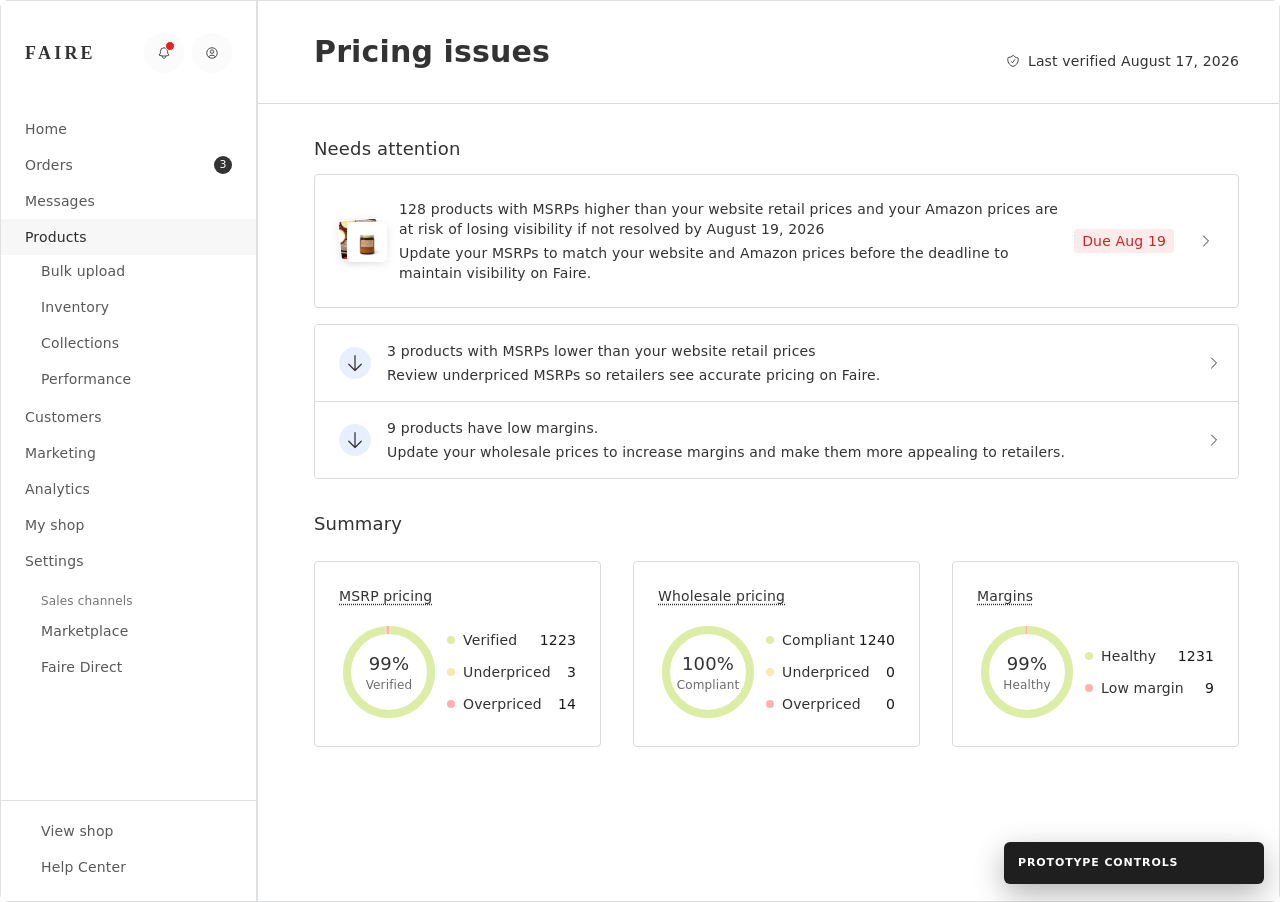
==== dashboard.html @ 00d6b173 "Add pricing issues dashboard and align editor with Faire design. Introduces a dashboard overview wit" ====
<!DOCTYPE html>
<html lang="en">
<head>
  <meta charset="utf-8" />
  <meta name="viewport" content="width=device-width, initial-scale=1" />
  <title>Pricing issues — Dashboard</title>
  <link rel="preconnect" href="https://cdn.faire.com" crossorigin />
  <link rel="stylesheet" href="fonts.css" />
  <style>
    :root {
      --text: #333;
      --subdued: #757575;
      --border: #dfe0e1;
      --border-muted: #dadada;
      --surface-tile: #fbfbfb;
      --radius: 4px;
      --nav-width: 256px;
      --content-inset: 56px;
      --main-pad-right: 40px;
      --font: "Graphik", system-ui, -apple-system, sans-serif;
      --error: #c62828;
      --error-bg: #fdecea;
      --success: #2e7d32;
      --chart-positive: #ddeda5;
      --chart-warning: #ffe7b1;
      --chart-negative: #ffb1b1;
      --chart-track: #f5f5f5;
      --icon-blue-bg: #e8f0ff;
      --tag-critical-bg: #fdeaea;
      --tag-critical-text: #c62828;
    }

    * { box-sizing: border-box; }

    body {
      margin: 0;
      font-family: var(--font);
      font-size: 14px;
      line-height: 20px;
      letter-spacing: 0.15px;
      color: var(--text);
      background: #fff;
    }

    .shell {
      width: 100%;
      max-width: min(1920px, 100%);
      margin: 0 auto;
      display: flex;
      min-height: 100vh;
      min-width: 0;
      border: 1px solid var(--border);
      border-radius: 8px;
    }

    .nav {
      width: var(--nav-width);
      flex-shrink: 0;
      border-right: 1px solid var(--border);
      display: flex;
      flex-direction: column;
      min-height: 100vh;
      position: sticky;
      top: 0;
      align-self: flex-start;
      overflow-y: auto;
      background: #fff;
    }

    .nav-header {
      display: flex;
      align-items: center;
      justify-content: space-between;
      min-height: 104px;
      padding: 32px 24px;
    }

    .logo {
      font-family: Georgia, "Times New Roman", serif;
      font-size: 18px;
      font-weight: 600;
      letter-spacing: 0.18em;
    }

    .nav-tools { display: flex; gap: 8px; }

    .icon-btn {
      width: 40px;
      height: 40px;
      border: none;
      border-radius: 999px;
      background: var(--surface-tile);
      color: var(--text);
      display: grid;
      place-items: center;
      cursor: pointer;
      position: relative;
    }

    .icon-btn--notify::after {
      content: "";
      position: absolute;
      top: 8px;
      right: 9px;
      width: 8px;
      height: 8px;
      border-radius: 50%;
      background: #e02424;
      border: 1.5px solid var(--surface-tile);
    }

    .nav-links { flex: 1; padding-top: 6px; }

    .nav-row {
      min-height: 36px;
      padding: 6px 24px;
      display: flex;
      align-items: center;
      justify-content: space-between;
      font-size: 14px;
      color: #595959;
    }

    .nav-row--active { background: #f7f7f7; color: #2b2b2b; }

    .nav-child {
      min-height: 36px;
      padding: 6px 24px 6px 40px;
      font-size: 14px;
      color: #595959;
    }

    .nav-child--link {
      display: block;
      text-decoration: none;
      color: inherit;
    }

    .nav-child--active {
      background: #f7f7f7;
      color: #2b2b2b;
      font-weight: 500;
    }

    .badge {
      min-width: 18px;
      height: 18px;
      border-radius: 9px;
      background: #333;
      color: #fff;
      font-size: 11px;
      line-height: 18px;
      text-align: center;
      padding: 0 5px;
    }

    .nav-footer { border-top: 1px solid var(--border); padding: 14px 0; }

    .nav-section-label {
      padding: 12px 24px 4px 40px;
      font-size: 12px;
      color: var(--subdued);
    }

    .main {
      flex: 1;
      min-width: 0;
      border-left: 1px solid var(--border);
      background: #fff;
    }

    .dash-header {
      display: flex;
      align-items: flex-end;
      justify-content: space-between;
      gap: 24px;
      padding: 32px var(--main-pad-right) 32px var(--content-inset);
      border-bottom: 1px solid var(--border-muted);
    }

    .dash-header h1 {
      margin: 0;
      font-size: 30px;
      line-height: 38px;
      font-weight: 600;
    }

    .verified-meta {
      display: flex;
      align-items: center;
      gap: 8px;
      font-size: 14px;
      color: var(--text);
      flex-shrink: 0;
    }

    .verified-meta svg { color: var(--text); flex-shrink: 0; }

    .dash-content {
      padding: 32px var(--main-pad-right) 48px var(--content-inset);
    }

    .section-title {
      margin: 0 0 12px;
      font-size: 18px;
      line-height: 26px;
      font-weight: 500;
    }

    .section-title--summary {
      margin-top: 32px;
      margin-bottom: 24px;
    }

    .alert-p0 {
      display: block;
      text-decoration: none;
      color: inherit;
      background: #fff;
      border: 1px solid var(--border-muted);
      border-radius: var(--radius);
      padding: 24px;
      margin-bottom: 16px;
      cursor: pointer;
      transition: box-shadow 0.15s ease;
    }

    .alert-p0:hover {
      box-shadow: 0 2px 8px rgba(0, 0, 0, 0.08);
    }

    .alert-p0__inner {
      display: flex;
      align-items: center;
      gap: 12px;
    }

    .alert-p0__thumbs {
      position: relative;
      width: 48px;
      height: 44px;
      flex-shrink: 0;
    }

    .alert-p0__thumb {
      position: absolute;
      width: 40px;
      height: 40px;
      border-radius: var(--radius);
      border: 1px solid #fff;
      box-shadow: 0 2px 8px rgba(0, 0, 0, 0.1);
      overflow: hidden;
      background: #f5f5f5;
    }

    .alert-p0__thumb img {
      width: 100%;
      height: 100%;
      object-fit: cover;
      display: block;
    }

    .alert-p0__thumb--back {
      left: 0;
      top: 0;
      transform: rotate(-5deg);
    }

    .alert-p0__thumb--front {
      right: 0;
      top: 3px;
    }

    .alert-p0__text {
      flex: 1;
      min-width: 0;
    }

    .alert-p0__title {
      font-weight: 500;
      margin: 0 0 4px;
    }

    .alert-p0__desc {
      margin: 0;
      color: var(--text);
    }

    .alert-p0__actions {
      display: flex;
      align-items: center;
      gap: 24px;
      flex-shrink: 0;
    }

    .due-tag {
      display: inline-block;
      padding: 2px 8px;
      border-radius: var(--radius);
      background: var(--tag-critical-bg);
      color: var(--tag-critical-text);
      font-size: 14px;
      line-height: 20px;
      white-space: nowrap;
    }

    .alert-group {
      border: 1px solid var(--border-muted);
      border-radius: var(--radius);
      overflow: hidden;
    }

    .alert-p1 {
      display: block;
      text-decoration: none;
      color: inherit;
      background: #fff;
      padding: 16px 16px 16px 24px;
      cursor: pointer;
      transition: background 0.12s ease;
    }

    .alert-p1 + .alert-p1 {
      border-top: 1px solid var(--border-muted);
    }

    .alert-p1:hover { background: #fafafa; }

    .alert-p1--info {
      cursor: default;
    }

    .alert-p1--info:hover { background: #fff; }

    .alert-p1__inner {
      display: flex;
      align-items: center;
      gap: 16px;
    }

    .alert-p1__icon {
      width: 32px;
      height: 32px;
      border-radius: 999px;
      background: var(--icon-blue-bg);
      display: grid;
      place-items: center;
      flex-shrink: 0;
      color: #333;
    }

    .alert-p1__text {
      flex: 1;
      min-width: 0;
    }

    .alert-p1__title {
      font-weight: 500;
      margin: 0 0 4px;
    }

    .alert-p1__desc {
      margin: 0;
    }

    .alert-chevron {
      flex-shrink: 0;
      color: var(--text);
    }

    .summary-grid {
      display: grid;
      grid-template-columns: repeat(3, 1fr);
      gap: 32px;
    }

    .summary-card {
      border: 1px solid var(--border-muted);
      border-radius: var(--radius);
      padding: 24px;
      display: flex;
      flex-direction: column;
      gap: 16px;
      min-width: 0;
    }

    .summary-card__title {
      font-weight: 500;
      font-size: 14px;
      text-decoration: underline;
      text-decoration-style: dotted;
      text-underline-offset: 3px;
      margin: 0;
    }

    .summary-card__body {
      display: flex;
      align-items: center;
      gap: 8px;
    }

    .donut-wrap {
      position: relative;
      width: 100px;
      height: 100px;
      flex-shrink: 0;
    }

    .donut-wrap svg {
      width: 100%;
      height: 100%;
      transform: rotate(-90deg);
    }

    .donut-track {
      opacity: 0;
      animation: donut-track-in 0.4s ease forwards;
    }

    @keyframes donut-track-in {
      from { opacity: 0; }
      to { opacity: 1; }
    }

    .donut-arc {
      transition: stroke-dasharray 0.75s cubic-bezier(0.33, 1, 0.68, 1);
    }

    @media (prefers-reduced-motion: reduce) {
      .donut-track,
      .donut-arc,
      .donut-center__pct,
      .legend-row__count {
        animation: none !important;
        transition: none !important;
      }
    }

    .donut-center__pct {
      transition: opacity 0.3s ease;
    }

    .donut-center__pct.is-animating {
      opacity: 0.7;
    }

    .donut-center {
      position: absolute;
      inset: 0;
      display: flex;
      flex-direction: column;
      align-items: center;
      justify-content: center;
      text-align: center;
      pointer-events: none;
    }

    .donut-center__pct {
      font-size: 18px;
      line-height: 26px;
    }

    .donut-center__label {
      font-size: 12px;
      line-height: 16px;
      color: #6c6a6a;
    }

    .legend {
      flex: 1;
      min-width: 0;
    }

    .legend-row {
      display: flex;
      align-items: center;
      justify-content: space-between;
      padding: 6px 0;
      gap: 8px;
    }

    .legend-row__left {
      display: flex;
      align-items: center;
      gap: 8px;
      min-width: 0;
    }

    .legend-dot {
      width: 8px;
      height: 8px;
      border-radius: 50%;
      flex-shrink: 0;
    }

    .legend-dot--positive { background: var(--chart-positive); }
    .legend-dot--warning { background: var(--chart-warning); }
    .legend-dot--negative { background: var(--chart-negative); }

    .legend-row__count {
      color: #1a1a1a;
      flex-shrink: 0;
    }

    .icon-14 { width: 14px; height: 14px; }
    .icon-16 { width: 16px; height: 16px; }
    .hidden { display: none !important; }

    .proto-panel {
      position: fixed;
      bottom: 16px;
      right: 16px;
      z-index: 50;
      width: 260px;
      background: #1f1f1f;
      color: #fff;
      border-radius: 6px;
      box-shadow: 0 10px 30px rgba(0, 0, 0, 0.3);
      font-size: 13px;
    }

    .proto-panel summary {
      cursor: pointer;
      list-style: none;
      display: flex;
      align-items: center;
      gap: 8px;
      padding: 11px 14px;
      font-weight: 700;
      font-size: 11px;
      letter-spacing: 0.08em;
      text-transform: uppercase;
    }

    .proto-panel summary::-webkit-details-marker { display: none; }

    .proto-panel__body { padding: 2px 14px 14px; background: #262626; }

    .proto-label {
      display: block;
      font-size: 11px;
      text-transform: uppercase;
      letter-spacing: 0.05em;
      color: #a9a9a9;
      margin: 10px 0 6px;
      font-weight: 600;
    }

    .proto-select {
      width: 100%;
      background: #1f1f1f;
      border: 1px solid #4a4a4a;
      color: #e8e8e8;
      font-family: inherit;
      font-size: 12.5px;
      padding: 8px 10px;
      border-radius: 4px;
      cursor: pointer;
    }

    @media (max-width: 1100px) {
      .summary-grid { grid-template-columns: 1fr; }
    }
  </style>
</head>
<body>
  <div class="shell">
    <aside class="nav" aria-label="Primary">
      <div class="nav-header">
        <span class="logo">FAIRE</span>
        <div class="nav-tools">
          <button type="button" class="icon-btn icon-btn--notify" aria-label="Notifications">
            <svg class="icon-14" viewBox="0 0 24 24" fill="none" stroke="currentColor" stroke-width="1.5" aria-hidden="true">
              <path d="M14.857 17.082a22.387 22.387 0 0 0 5.454-1.31A8.967 8.967 0 0 1 18 9.75V9A6 6 0 0 0 6 9v.75a8.967 8.967 0 0 1-2.312 6.022c1.733.64 3.56 1.085 5.456 1.31m5.714 0a24.255 24.255 0 0 1-5.714 0m5.714 0a3 3 0 1 1-5.714 0" />
            </svg>
          </button>
          <button type="button" class="icon-btn" aria-label="Account">
            <svg class="icon-14" viewBox="0 0 24 24" fill="none" stroke="currentColor" stroke-width="1.5" aria-hidden="true">
              <path d="M17.982 18.725A7.488 7.488 0 0 0 12 15.75a7.488 7.488 0 0 0-5.982 2.975m11.964 0A9 9 0 1 0 6.018 18.725m11.964 0A8.966 8.966 0 0 1 12 21a8.966 8.966 0 0 1-5.982-2.275M15 9.75A3 3 0 1 1 9 9.75a3 3 0 0 1 6 0Z" />
            </svg>
          </button>
        </div>
      </div>
      <nav class="nav-links">
        <div class="nav-row"><span>Home</span></div>
        <div class="nav-row"><span>Orders</span><span class="badge">3</span></div>
        <div class="nav-row"><span>Messages</span></div>
        <div class="nav-row nav-row--active"><span>Products</span></div>
        <div class="nav-child">Bulk upload</div>
        <div class="nav-child">Inventory</div>
        <div class="nav-child">Collections</div>
        <div class="nav-child">Performance</div>
        <div class="nav-row"><span>Customers</span></div>
        <div class="nav-row"><span>Marketing</span></div>
        <div class="nav-row"><span>Analytics</span></div>
        <div class="nav-row"><span>My shop</span></div>
        <div class="nav-row"><span>Settings</span></div>
        <div class="nav-section-label">Sales channels</div>
        <div class="nav-child">Marketplace</div>
        <div class="nav-child">Faire Direct</div>
      </nav>
      <div class="nav-footer">
        <div class="nav-child">View shop</div>
        <div class="nav-child">Help Center</div>
      </div>
    </aside>

    <main class="main">
      <header class="dash-header">
        <h1>Pricing issues</h1>
        <div class="verified-meta" id="header-verified">
          <svg class="icon-14" viewBox="0 0 24 24" fill="none" stroke="currentColor" stroke-width="1.5" aria-hidden="true">
            <path d="M9 12.75 11.25 15 15 9.75m-3-7.036A11.959 11.959 0 0 1 3.598 6 11.99 11.99 0 0 0 3 9.749c0 5.592 3.824 10.29 9 11.623 5.176-1.332 9-6.03 9-11.622 0-1.042-.133-2.052-.382-3.016a11.959 11.959 0 0 1-4.5-1.076Z" stroke-linecap="round" stroke-linejoin="round"/>
          </svg>
          <span id="header-verified-text">Last verified August 17, 2026</span>
        </div>
      </header>

      <div class="dash-content">
        <section aria-labelledby="needs-attention-title">
          <h2 class="section-title" id="needs-attention-title">Needs attention</h2>
          <div id="p0-slot"></div>
          <div class="alert-group" id="p1-list"></div>
        </section>

        <section aria-labelledby="summary-title">
          <h2 class="section-title section-title--summary" id="summary-title">Summary</h2>
          <div class="summary-grid" id="summary-grid"></div>
        </section>
      </div>
    </main>
  </div>

  <details class="proto-panel">
    <summary>Prototype controls</summary>
    <div class="proto-panel__body">
      <label class="proto-label" for="proto-scenario">Dashboard scenario</label>
      <select class="proto-select" id="proto-scenario" aria-label="Dashboard scenario">
        <option value="scenario-1">Scenario 1 — Egregious P0 + underpriced + low margin</option>
        <option value="scenario-2">Scenario 2 — No P0, WSP + low margin + lost badge</option>
      </select>
    </div>
  </details>

  <script>
    const DASHBOARD_SCENARIO_KEY = "evergreen-price-dashboard-scenario";
    const ALERT_PRODUCT_IMAGES = {
      back: "assets/alert-product-back.png",
      front: "assets/alert-product-front.png",
    };
    const CHEVRON = '<svg class="icon-16 alert-chevron" viewBox="0 0 24 24" fill="none" stroke="currentColor" stroke-width="1.5" aria-hidden="true"><path d="m8.25 4.5 7.5 7.5-7.5 7.5" stroke-linecap="round" stroke-linejoin="round"/></svg>';
    const ARROW_DOWN = '<svg width="20" height="20" viewBox="0 0 24 24" fill="none" stroke="currentColor" stroke-width="1.5" aria-hidden="true"><path d="M19.5 13.5 12 21m0 0-7.5-7.5M12 21V3" stroke-linecap="round" stroke-linejoin="round"/></svg>';

    const CHART_COLORS = {
      positive: "#DDEDA5",
      warning: "#FFE7B1",
      negative: "#FFB1B1",
      track: "#F5F5F5",
    };

    const SCENARIOS = {
      "scenario-1": {
        headerVerified: "Last verified August 17, 2026",
        p0: {
          title: "128 products with MSRPs higher than your website retail prices and your Amazon prices are at risk of losing visibility if not resolved by August 19, 2026",
          desc: "Update your MSRPs to match your website and Amazon prices before the deadline to maintain visibility on Faire.",
          due: "Due Aug 19",
          href: "index.html?scenario=egregious-only",
        },
        p1: [
          {
            title: "3 products with MSRPs lower than your website retail prices",
            desc: "Review underpriced MSRPs so retailers see accurate pricing on Faire.",
            href: "index.html?scenario=non-egregious-only",
            link: true,
          },
          {
            title: "9 products have low margins.",
            desc: "Update your wholesale prices to increase margins and make them more appealing to retailers.",
            href: "index.html?scenario=low-margins",
            link: true,
          },
        ],
        summary: {
          msrp: {
            title: "MSRP pricing",
            centerLabel: "Verified",
            legend: [
              { label: "Verified", count: 1223, dot: "positive" },
              { label: "Underpriced", count: 3, dot: "warning" },
              { label: "Overpriced", count: 14, dot: "negative" },
            ],
          },
          wholesale: {
            title: "Wholesale pricing",
            centerLabel: "Compliant",
            legend: [
              { label: "Compliant", count: 1240, dot: "positive" },
              { label: "Underpriced", count: 0, dot: "warning" },
              { label: "Overpriced", count: 0, dot: "negative" },
            ],
          },
          margins: {
            title: "Margins",
            centerLabel: "Healthy",
            legend: [
              { label: "Healthy", count: 1231, dot: "positive" },
              { label: "Low margin", count: 9, dot: "negative" },
            ],
          },
        },
      },
      "scenario-2": {
        headerVerified: "Last verified August 17, 2026",
        p0: null,
        p1: [
          {
            title: "24 products with wholesale prices higher than your other channels are losing visibility",
            desc: "Change prices to restore visibility on Faire.",
            href: "index.html?scenario=mixed",
            link: true,
          },
          {
            title: "12 products have low margin",
            desc: "Lower wholesale prices to increase conversion.",
            href: "index.html?scenario=low-margins",
            link: true,
          },
          {
            title: "You changed 8 MSRPs and they no longer have the verified badge",
            desc: "Edit MSRPs to match your site again to restore the badge.",
            href: "index.html?scenario=egregious-only",
            link: true,
          },
        ],
        summary: {
          msrp: {
            title: "MSRP pricing",
            centerLabel: "Verified",
            legend: [
              { label: "Verified", count: 1215, dot: "positive" },
              { label: "Underpriced", count: 3, dot: "warning" },
              { label: "Overpriced", count: 22, dot: "negative" },
            ],
          },
          wholesale: {
            title: "Wholesale pricing",
            centerLabel: "Compliant",
            legend: [
              { label: "Compliant", count: 1216, dot: "positive" },
              { label: "Underpriced", count: 0, dot: "warning" },
              { label: "Overpriced", count: 24, dot: "negative" },
            ],
          },
          margins: {
            title: "Margins",
            centerLabel: "Healthy",
            legend: [
              { label: "Healthy", count: 1228, dot: "positive" },
              { label: "Low margin", count: 12, dot: "negative" },
            ],
          },
        },
      },
    };

    const CHART_DOT_COLORS = {
      positive: CHART_COLORS.positive,
      warning: CHART_COLORS.warning,
      negative: CHART_COLORS.negative,
    };

    function donutDataFromLegend(legend) {
      const total = legend.reduce((sum, row) => sum + row.count, 0);
      const segments = legend
        .map((row) => ({
          label: row.label,
          count: row.count,
          color: CHART_DOT_COLORS[row.dot] || CHART_COLORS.positive,
          pct: total > 0 ? (row.count / total) * 100 : 0,
        }))
        .filter((segment) => segment.count > 0);
      const primaryCount = legend[0]?.count ?? 0;
      const centerPct = total > 0 ? Math.round((primaryCount / total) * 100) : 0;
      return { segments, centerPct };
    }

    function renderDonut(segments, centerPct, centerLabel) {
      const r = 42;
      const c = 2 * Math.PI * r;
      const track = `<circle class="donut-track" cx="50" cy="50" r="${r}" fill="none" stroke="${CHART_COLORS.track}" stroke-width="8"/>`;
      let offset = 0;
      const arcs = segments
        .map((s) => {
          const dash = (s.pct / 100) * c;
          const gap = c - dash;
          const arc = `<circle class="donut-arc" cx="50" cy="50" r="${r}" fill="none" stroke="${s.color}" stroke-width="8" stroke-dasharray="0 ${c}" stroke-dashoffset="${-offset}" stroke-linecap="butt" data-dash="${dash}" data-gap="${gap}" data-offset="${offset}"/>`;
          offset += dash;
          return arc;
        })
        .join("");
      return `
        <div class="donut-wrap">
          <svg viewBox="0 0 100 100" aria-hidden="true">${track}${arcs}</svg>
          <div class="donut-center">
            <span class="donut-center__pct" data-target="${centerPct}">0%</span>
            <span class="donut-center__label">${centerLabel}</span>
          </div>
        </div>`;
    }

    function easeOutCubic(t) {
      return 1 - Math.pow(1 - t, 3);
    }

    function animateDonutCharts(container) {
      const reducedMotion = window.matchMedia("(prefers-reduced-motion: reduce)").matches;
      const wraps = container.querySelectorAll(".donut-wrap");

      wraps.forEach((wrap, cardIndex) => {
        const delay = cardIndex * 120;
        const arcs = wrap.querySelectorAll(".donut-arc");
        const pctEl = wrap.querySelector(".donut-center__pct");
        const targetPct = Number(pctEl.dataset.target) || 0;

        if (reducedMotion) {
          arcs.forEach((arc) => {
            const dash = Number(arc.dataset.dash);
            const gap = Number(arc.dataset.gap);
            arc.style.strokeDasharray = `${dash} ${gap}`;
            arc.style.strokeDashoffset = `${-Number(arc.dataset.offset)}`;
          });
          pctEl.textContent = `${targetPct}%`;
          return;
        }

        arcs.forEach((arc, arcIndex) => {
          const dash = Number(arc.dataset.dash);
          const gap = Number(arc.dataset.gap);
          const offset = Number(arc.dataset.offset);
          arc.style.strokeDashoffset = `${-offset}`;
          arc.style.transitionDelay = `${delay + arcIndex * 140}ms`;

          requestAnimationFrame(() => {
            arc.style.strokeDasharray = `${dash} ${gap}`;
          });
        });

        pctEl.classList.add("is-animating");
        pctEl.textContent = "0%";
        const duration = 750;
        const startAt = performance.now() + delay + 80;

        function tick(now) {
          if (now < startAt) {
            requestAnimationFrame(tick);
            return;
          }
          const t = Math.min((now - startAt) / duration, 1);
          pctEl.textContent = `${Math.round(targetPct * easeOutCubic(t))}%`;
          if (t < 1) {
            requestAnimationFrame(tick);
          } else {
            pctEl.classList.remove("is-animating");
          }
        }

        requestAnimationFrame(tick);
      });
    }

    function renderSummaryCard(card) {
      const { segments, centerPct } = donutDataFromLegend(card.legend);
      const legendHtml = card.legend
        .map((row) => `
          <div class="legend-row">
            <div class="legend-row__left">
              <span class="legend-dot legend-dot--${row.dot}"></span>
              <span>${row.label}</span>
            </div>
            <span class="legend-row__count">${row.count}</span>
          </div>`)
        .join("");
      return `
        <div class="summary-card">
          <p class="summary-card__title">${card.title}</p>
          <div class="summary-card__body">
            ${renderDonut(segments, centerPct, card.centerLabel)}
            <div class="legend">${legendHtml}</div>
          </div>
        </div>`;
    }

    function renderP0(p0) {
      if (!p0) return "";
      return `
        <a class="alert-p0" href="${p0.href}">
          <div class="alert-p0__inner">
            <div class="alert-p0__thumbs" aria-hidden="true">
              <div class="alert-p0__thumb alert-p0__thumb--back">
                <img src="${ALERT_PRODUCT_IMAGES.back}" alt="" />
              </div>
              <div class="alert-p0__thumb alert-p0__thumb--front">
                <img src="${ALERT_PRODUCT_IMAGES.front}" alt="" />
              </div>
            </div>
            <div class="alert-p0__text">
              <p class="alert-p0__title">${p0.title}</p>
              <p class="alert-p0__desc">${p0.desc}</p>
            </div>
            <div class="alert-p0__actions">
              ${p0.due ? `<span class="due-tag">${p0.due}</span>` : ""}
              ${CHEVRON}
            </div>
          </div>
        </a>`;
    }

    function renderP1Item(item) {
      const inner = `
        <div class="alert-p1__inner">
          <div class="alert-p1__icon">${ARROW_DOWN}</div>
          <div class="alert-p1__text">
            <p class="alert-p1__title">${item.title}</p>
            ${item.desc ? `<p class="alert-p1__desc">${item.desc}</p>` : ""}
          </div>
          ${item.link ? CHEVRON : ""}
        </div>`;
      if (item.link) {
        return `<a class="alert-p1" href="${item.href}">${inner}</a>`;
      }
      return `<div class="alert-p1 alert-p1--info">${inner}</div>`;
    }

    function applyScenario(key) {
      const data = SCENARIOS[key];
      if (!data) return;

      document.getElementById("header-verified-text").textContent = data.headerVerified;
      document.getElementById("p0-slot").innerHTML = renderP0(data.p0);
      document.getElementById("p1-list").innerHTML = data.p1.map(renderP1Item).join("");

      const summary = data.summary;
      const summaryGrid = document.getElementById("summary-grid");
      summaryGrid.innerHTML = [
        renderSummaryCard(summary.msrp),
        renderSummaryCard(summary.wholesale),
        renderSummaryCard(summary.margins),
      ].join("");
      animateDonutCharts(summaryGrid);

      try {
        localStorage.setItem(DASHBOARD_SCENARIO_KEY, key);
      } catch (_) { /* ignore */ }
    }

    const scenarioSelect = document.getElementById("proto-scenario");
    let initial = "scenario-1";
    try {
      const stored = localStorage.getItem(DASHBOARD_SCENARIO_KEY);
      if (stored && SCENARIOS[stored]) initial = stored;
    } catch (_) { /* ignore */ }

    scenarioSelect.value = initial;
    applyScenario(initial);

    scenarioSelect.addEventListener("change", (e) => {
      applyScenario(e.target.value);
    });
  </script>
</body>
</html>
---- fonts.css ----
/* Graphik — Faire Slate sans-serif (matches Figma typography) */
@font-face {
  font-family: "Graphik";
  font-style: normal;
  font-weight: 400;
  font-display: swap;
  src:
    url("https://cdn.faire.com/static/fonts/Graphik-Regular-Web.woff2") format("woff2"),
    url("https://cdn.faire.com/static/fonts/Graphik-Regular-Web.woff") format("woff"),
    url("https://cdn.faire.com/static/fonts/GraphikRegular.otf") format("opentype");
}

@font-face {
  font-family: "Graphik";
  font-style: normal;
  font-weight: 500;
  font-display: swap;
  src:
    url("https://cdn.faire.com/static/fonts/Graphik-Medium-Web.woff2") format("woff2"),
    url("https://cdn.faire.com/static/fonts/Graphik-Medium-Web.woff") format("woff"),
    url("https://cdn.faire.com/static/fonts/GraphikMedium.otf") format("opentype");
}

@font-face {
  font-family: "Graphik";
  font-style: normal;
  font-weight: 600;
  font-display: swap;
  src:
    url("https://cdn.faire.com/static/fonts/Graphik-Semibold-Web.woff2") format("woff2"),
    url("https://cdn.faire.com/static/fonts/Graphik-Semibold-Web.woff") format("woff"),
    url("https://cdn.faire.com/static/fonts/GraphikSemiBold.otf") format("opentype");
}
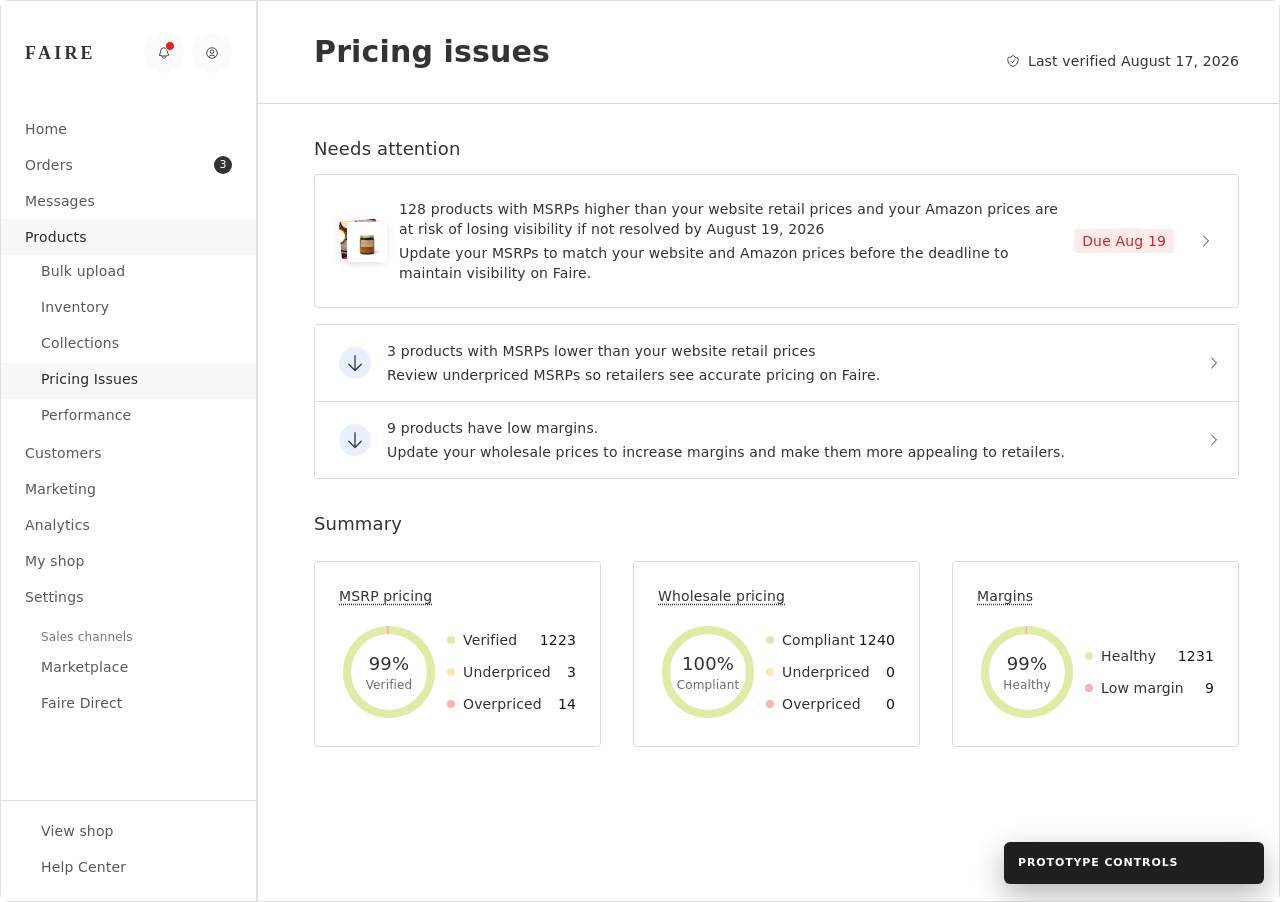
==== commit c9105e6d: "Fix Pricing Issues nav active state across dashboard and editor. Show the nav link on the dashboard " ====
--- a/dashboard.html
+++ b/dashboard.html
@@ -589,6 +589,7 @@
         <div class="nav-child">Bulk upload</div>
         <div class="nav-child">Inventory</div>
         <div class="nav-child">Collections</div>
+        <a class="nav-child nav-child--link nav-child--active" href="dashboard.html">Pricing Issues</a>
         <div class="nav-child">Performance</div>
         <div class="nav-row"><span>Customers</span></div>
         <div class="nav-row"><span>Marketing</span></div>
